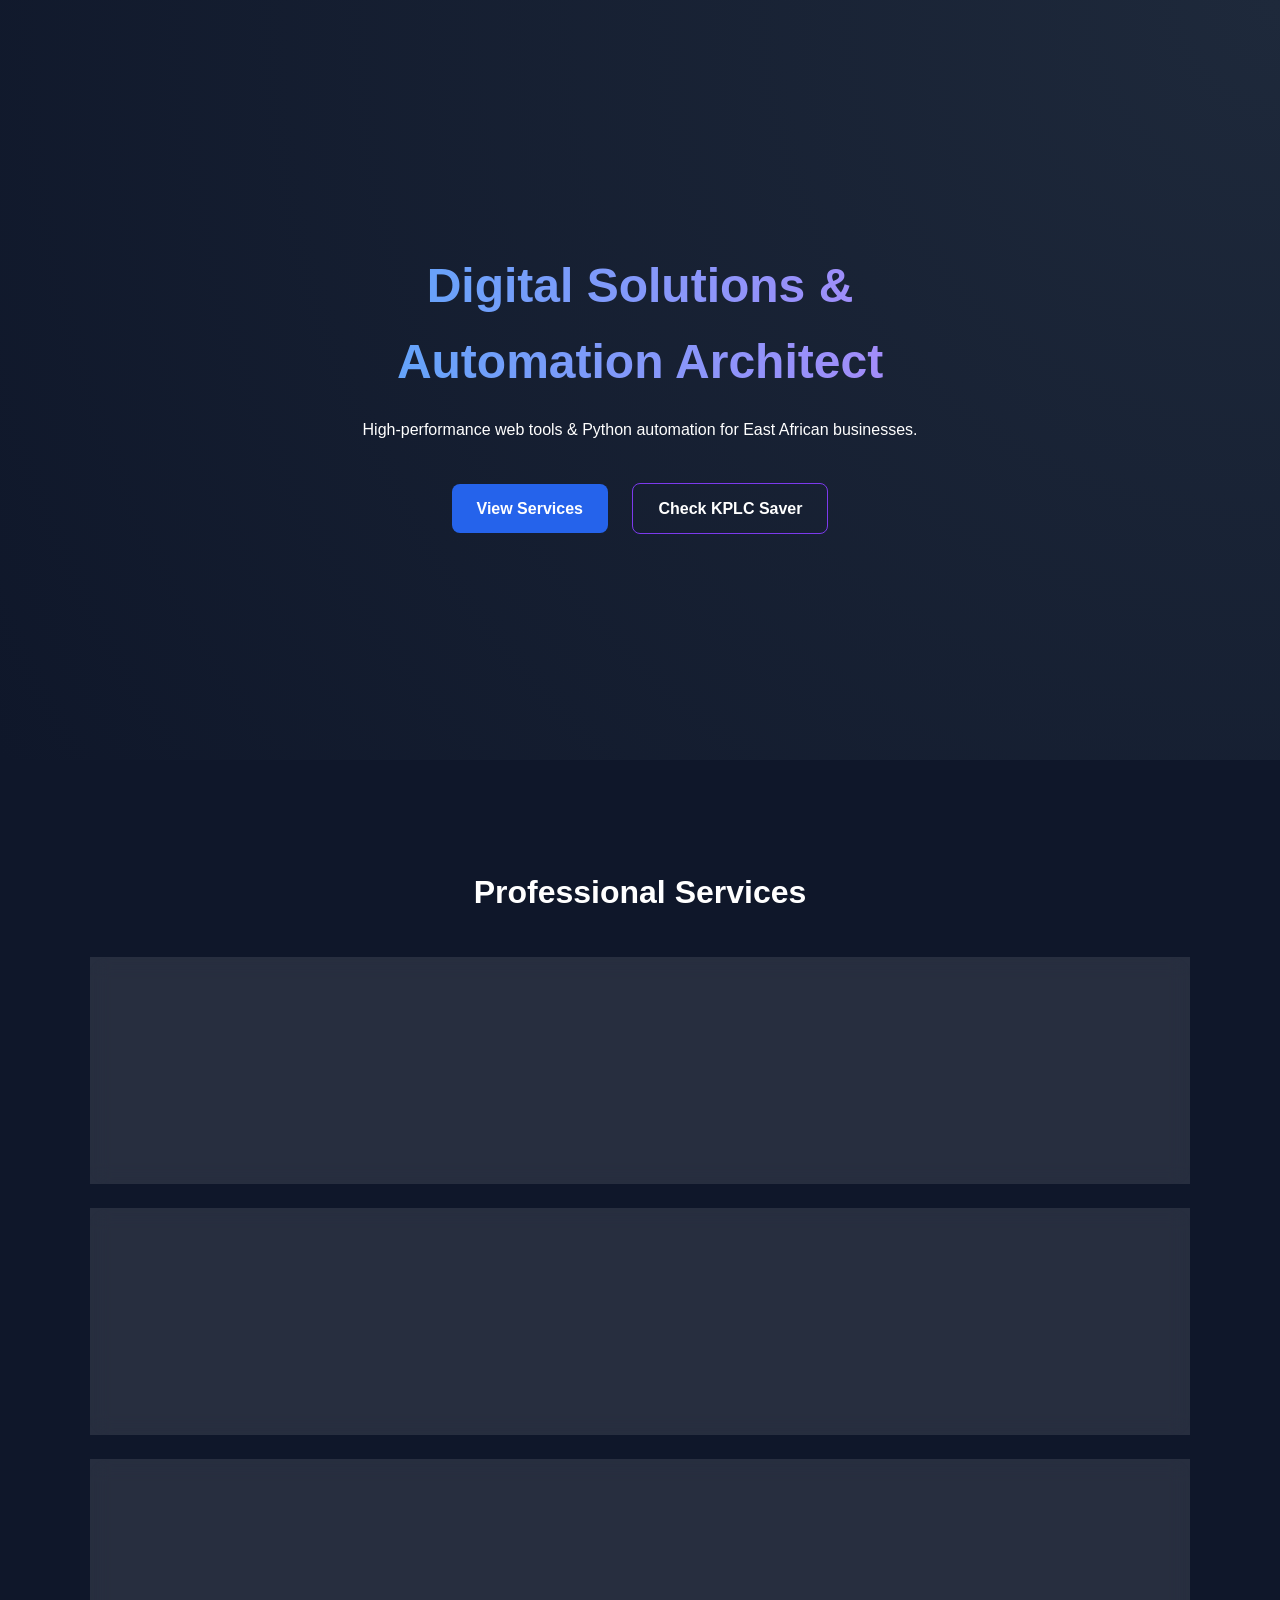
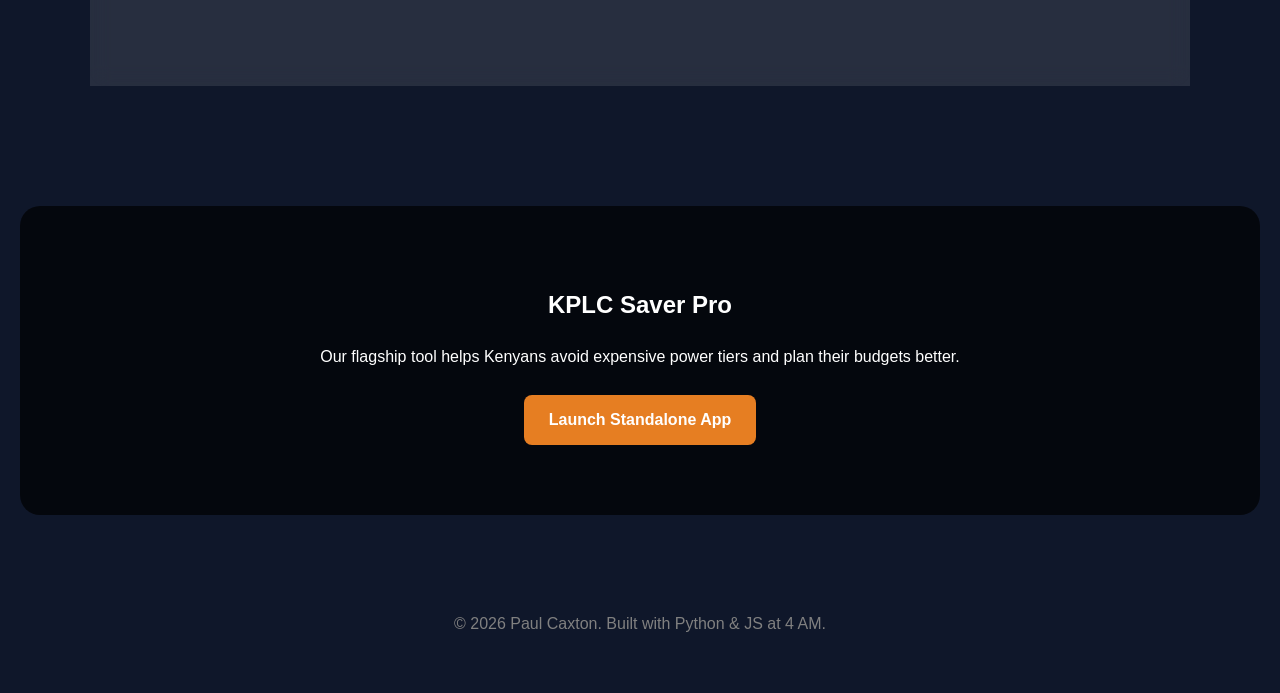
==== index.html @ 4783a879 "Agency Launch" ====
<!DOCTYPE html>
<html lang="en">
<head>
    <meta charset="UTF-8">
    <meta name="viewport" content="width=device-width, initial-scale=1.0">
    <title>Paul Caxton | Digital Solutions & Automation</title>
    <link rel="stylesheet" href="https://cdnjs.cloudflare.com/ajax/libs/font-awesome/6.0.0/css/all.min.css">
    <style>
        :root {
            --primary: #2563eb;
            --secondary: #7c3aed;
            --glass: rgba(255, 255, 255, 0.1);
            --text: #ffffff;
            --bg: #0f172a;
        }

        body {
            font-family: 'Inter', sans-serif;
            background-color: var(--bg);
            color: var(--text);
            margin: 0;
            line-height: 1.6;
        }

        /* Hero Section with Gradient */
        header.hero {
            height: 80vh;
            display: flex;
            align-items: center;
            justify-content: center;
            text-align: center;
            background: radial-gradient(circle at top right, #1e293b, #0f172a);
            padding: 20px;
        }

        .hero-content h1 {
            font-size: 3rem;
            margin-bottom: 10px;
            background: linear-gradient(to right, #60a5fa, #a78bfa);
            -webkit-background-clip: text;
            -webkit-text-fill-color: transparent;
        }

        .cta-buttons {
            margin-top: 30px;
        }

        .btn-primary, .btn-secondary {
            padding: 12px 25px;
            text-decoration: none;
            border-radius: 8px;
            font-weight: bold;
            margin: 10px;
            display: inline-block;
        }

        .btn-primary { background: var(--primary); color: white; }
        .btn-secondary { border: 1px solid var(--secondary); color: white; }

        /* Services Grid - Glassmorphism */
        .services-section { padding: 80px 20px; max-width: 1100px; margin: auto; }
        .section-title { text-align: center; font-size: 2rem; margin-bottom: 40px; }

        .services-grid {
            display: grid;
            grid-template-columns: repeat(auto-fit, min-minmax(300px, 1fr));
            gap: 25px;
        }

        .service-card {
            background: var(--glass);
            backdrop-filter: blur(10px);
            -webkit-backdrop-filter: blur(10px);
            border: 1px solid rgba(255, 255, 255, 0.1);
            padding: 30px;
            border-radius: 16px;
            transition: transform 0.3s ease;
        }

        .service-card:hover {
            transform: translateY(-10px);
            border: 1px solid var(--secondary);
        }

        .service-card i {
            font-size: 2.5rem;
            color: #60a5fa;
            margin-bottom: 15px;
        }

        /* KPLC Standalone Teaser */
        .featured-tool {
            background: linear-gradient(rgba(0,0,0,0.7), rgba(0,0,0,0.7)), url('https://images.unsplash.com/photo-1473341304170-971dccb5ac1e?auto=format&fit=crop&q=80&w=1000');
            background-size: cover;
            padding: 60px 20px;
            border-radius: 20px;
            text-align: center;
            margin: 40px 20px;
        }

        @media (max-width: 768px) {
            .hero-content h1 { font-size: 2rem; }
        }
    </style>
</head>
<body>

    <header class="hero">
        <div class="hero-content">
            <h1>Digital Solutions & <br>Automation Architect</h1>
            <p>High-performance web tools & Python automation for East African businesses.</p>
            <div class="cta-buttons">
                <a href="#services" class="btn-primary">View Services</a>
                <a href="#kplc" class="btn-secondary">Check KPLC Saver</a>
            </div>
        </div>
    </header>

    <section id="services" class="services-section">
        <h2 class="section-title">Professional Services</h2>
        <div class="services-grid">
            <div class="service-card">
                <i class="fas fa-robot"></i>
                <h3>WhatsApp Automation</h3>
                <p>Custom bots for order-taking, customer support, and auto-replies to scale your business operations in Nakuru and beyond.</p>
            </div>
            <div class="service-card">
                <i class="fas fa-calculator"></i>
                <h3>Financial Utility Tools</h3>
                <p>Custom-built calculators (KPLC, M-Pesa, Agribusiness ROI) designed to give users clarity on their spending.</p>
            </div>
            <div class="service-card">
                <i class="fas fa-code"></i>
                <h3>Python Scripting</h3>
                <p>Automating repetitive web tasks, data scraping, and local file management to save you hours of manual work.</p>
            </div>
        </div>
    </section>

    <section id="kplc" class="featured-tool">
        <h2>KPLC Saver Pro</h2>
        <p>Our flagship tool helps Kenyans avoid expensive power tiers and plan their budgets better.</p>
        <a href="kplc-saver/index.html" class="btn-primary" style="background: #e67e22;">Launch Standalone App</a>
    </section>

    <footer style="text-align: center; padding: 40px; color: gray;">
        <p>&copy; 2026 Paul Caxton. Built with Python & JS at 4 AM.</p>
    </footer>

</body>
</html>
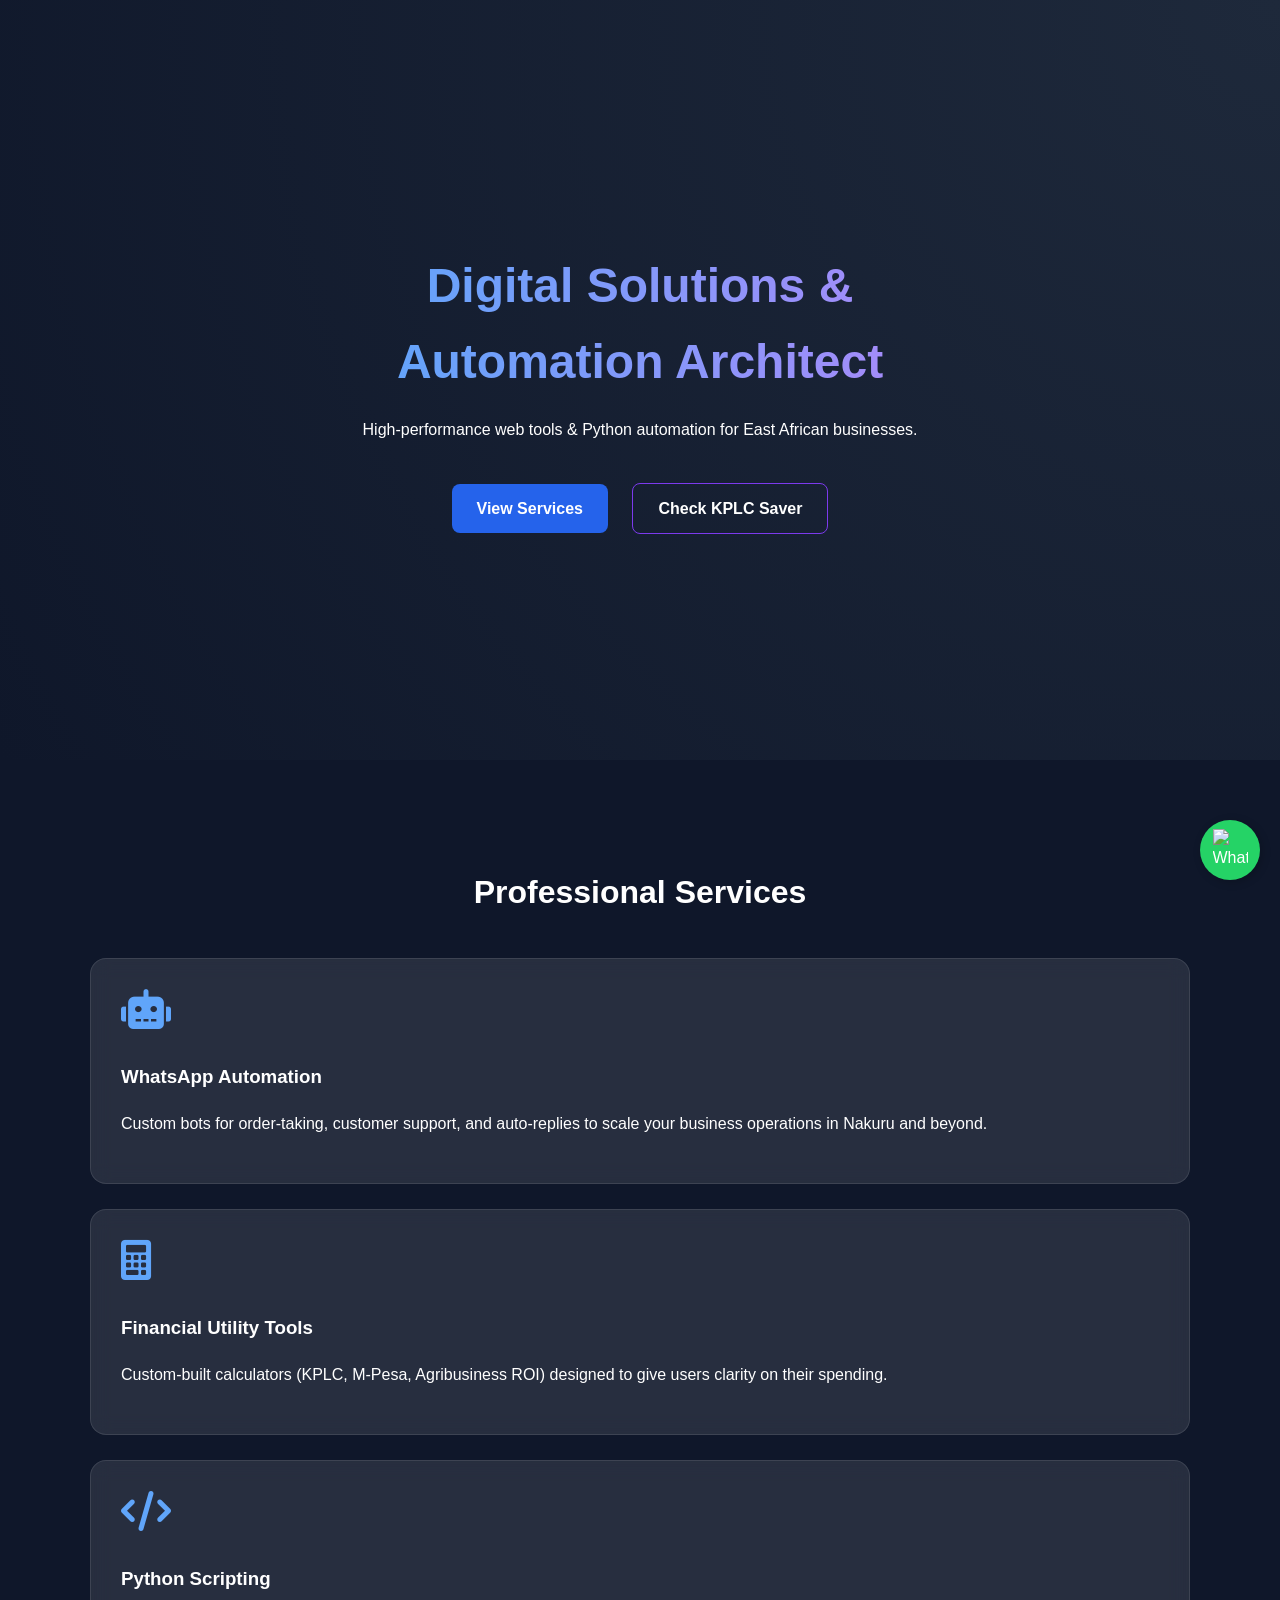
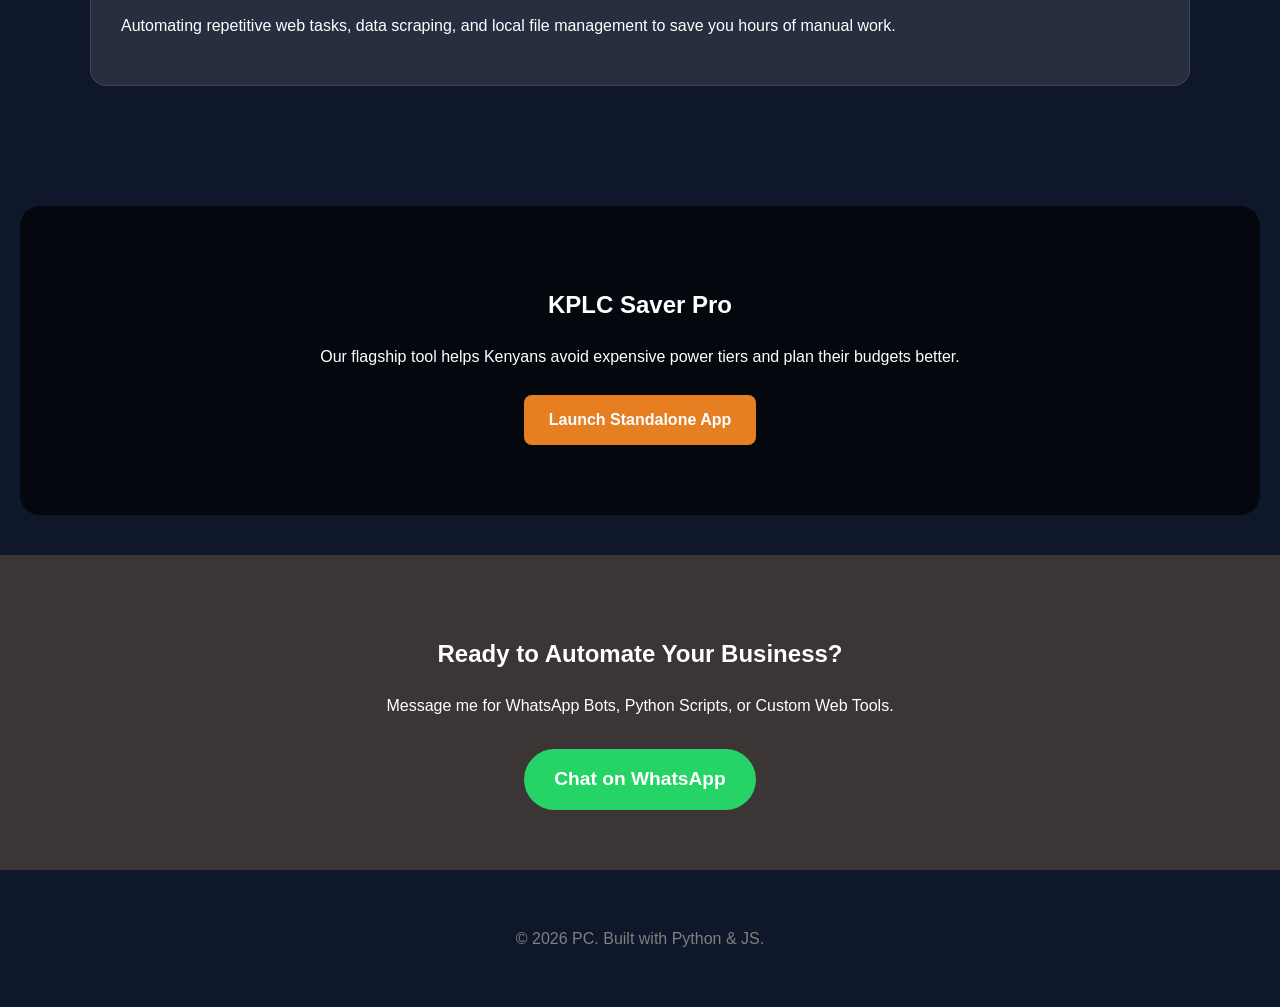
==== commit 6c4e6d60: "Fixed branch and added WhatsApp" ====
--- a/index.html
+++ b/index.html
@@ -143,9 +143,26 @@
         <a href="kplc-saver/index.html" class="btn-primary" style="background: #e67e22;">Launch Standalone App</a>
     </section>
 
+    <section id="contact" style="padding: 60px 20px; text-align: center; background: #3b3535;">
+    <h2>Ready to Automate Your Business?</h2>
+    <p>Message me for WhatsApp Bots, Python Scripts, or Custom Web Tools.</p>
+    
+    <div style="margin-top: 30px;">
+        <a href="https://wa.me/254XXXXXXXXX?text=Hello%20Paul,%20I%20saw%20your%20portfolio%20and%20want%20to%20hire%20you%20for%20a%20project." 
+           style="background: #25D366; color: white; padding: 15px 30px; border-radius: 50px; text-decoration: none; font-weight: bold; font-size: 1.2rem; display: inline-block;">
+           Chat on WhatsApp
+        </a>
+    </div>
+</section>
+
+<a href="https://wa.me/254XXXXXXXXX" 
+   style="position: fixed; bottom: 20px; right: 20px; background: #25D366; color: white; width: 60px; height: 60px; border-radius: 50%; display: flex; align-items: center; justify-content: center; text-decoration: none; box-shadow: 2px 2px 10px rgba(0,0,0,0.2); z-index: 1000;"
+   target="_blank">
+   <img src="https://upload.wikimedia.org/wikipedia/commons/6/6b/WhatsApp.svg" alt="WhatsApp" style="width: 35px;">
+</a>
     <footer style="text-align: center; padding: 40px; color: gray;">
-        <p>&copy; 2026 Paul Caxton. Built with Python & JS at 4 AM.</p>
+        <p>&copy; 2026 PC. Built with Python & JS.</p>
     </footer>
-
+ 
 </body>
 </html>
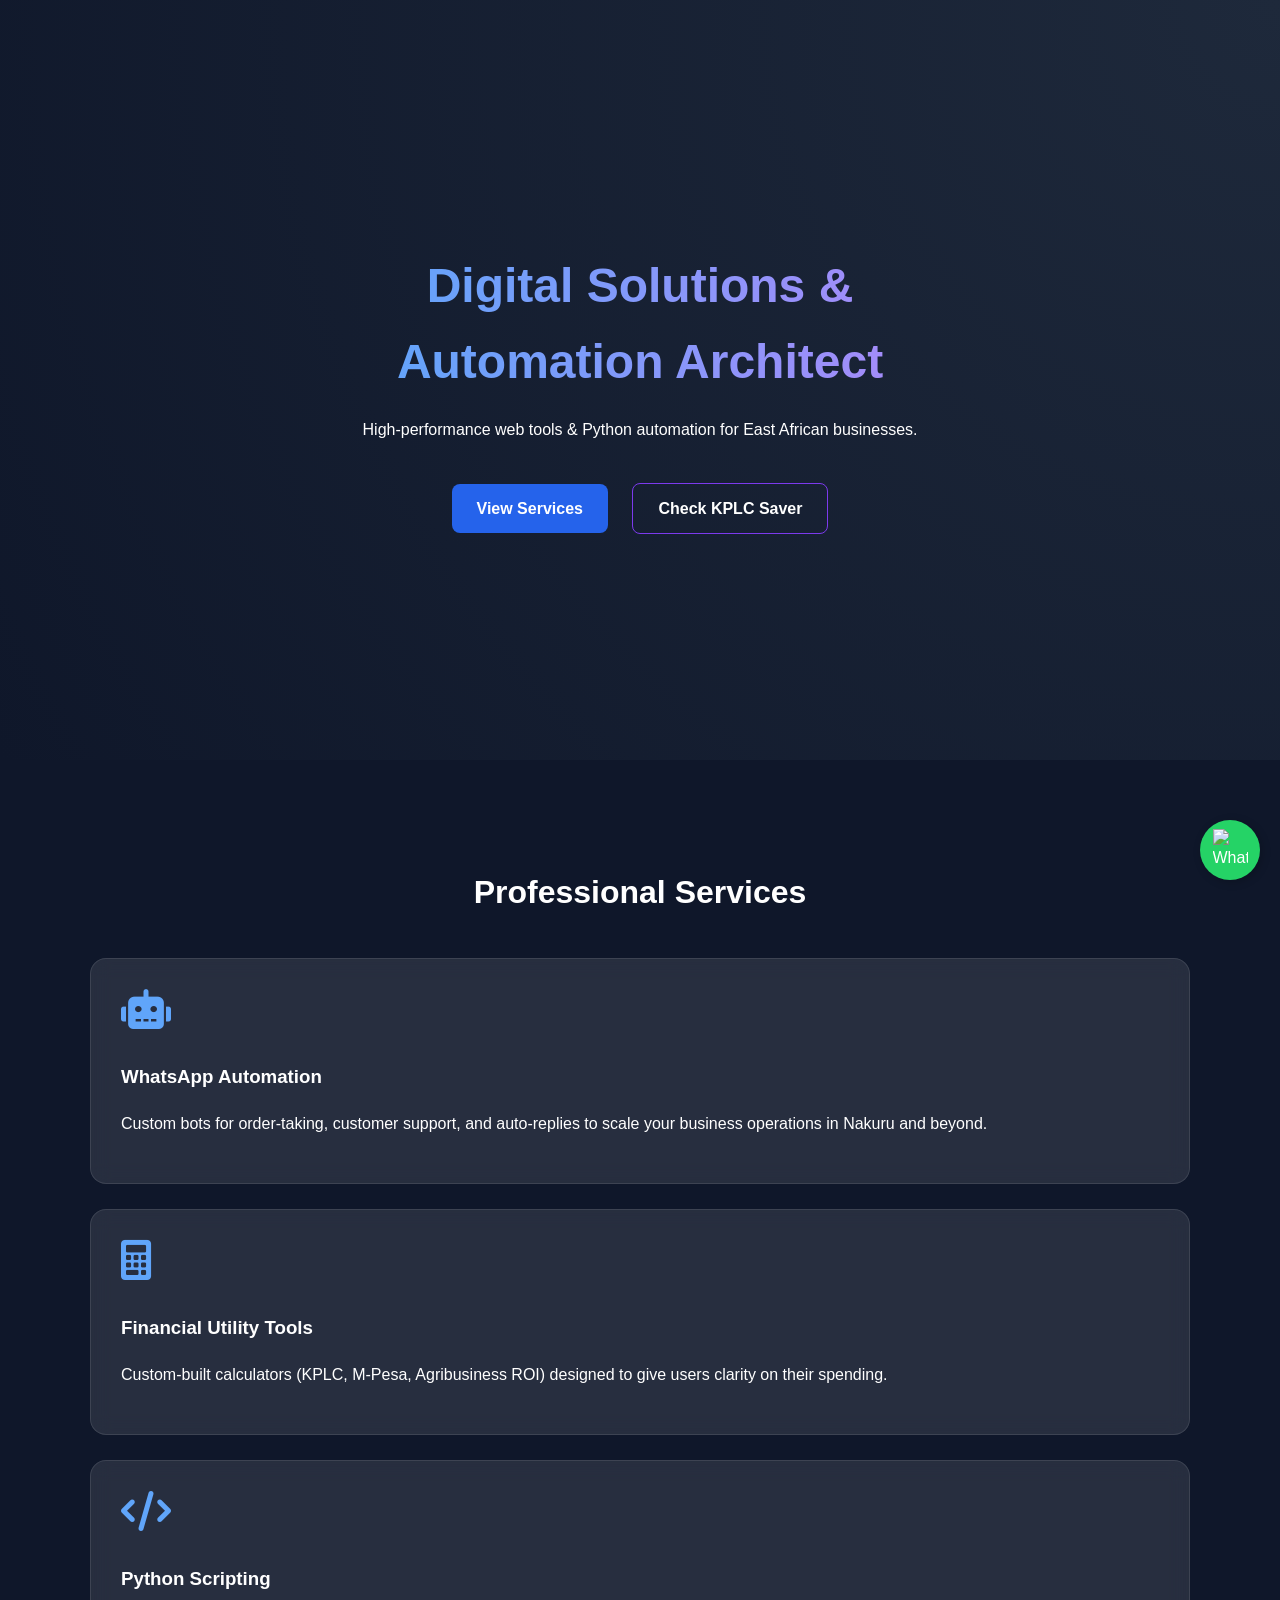
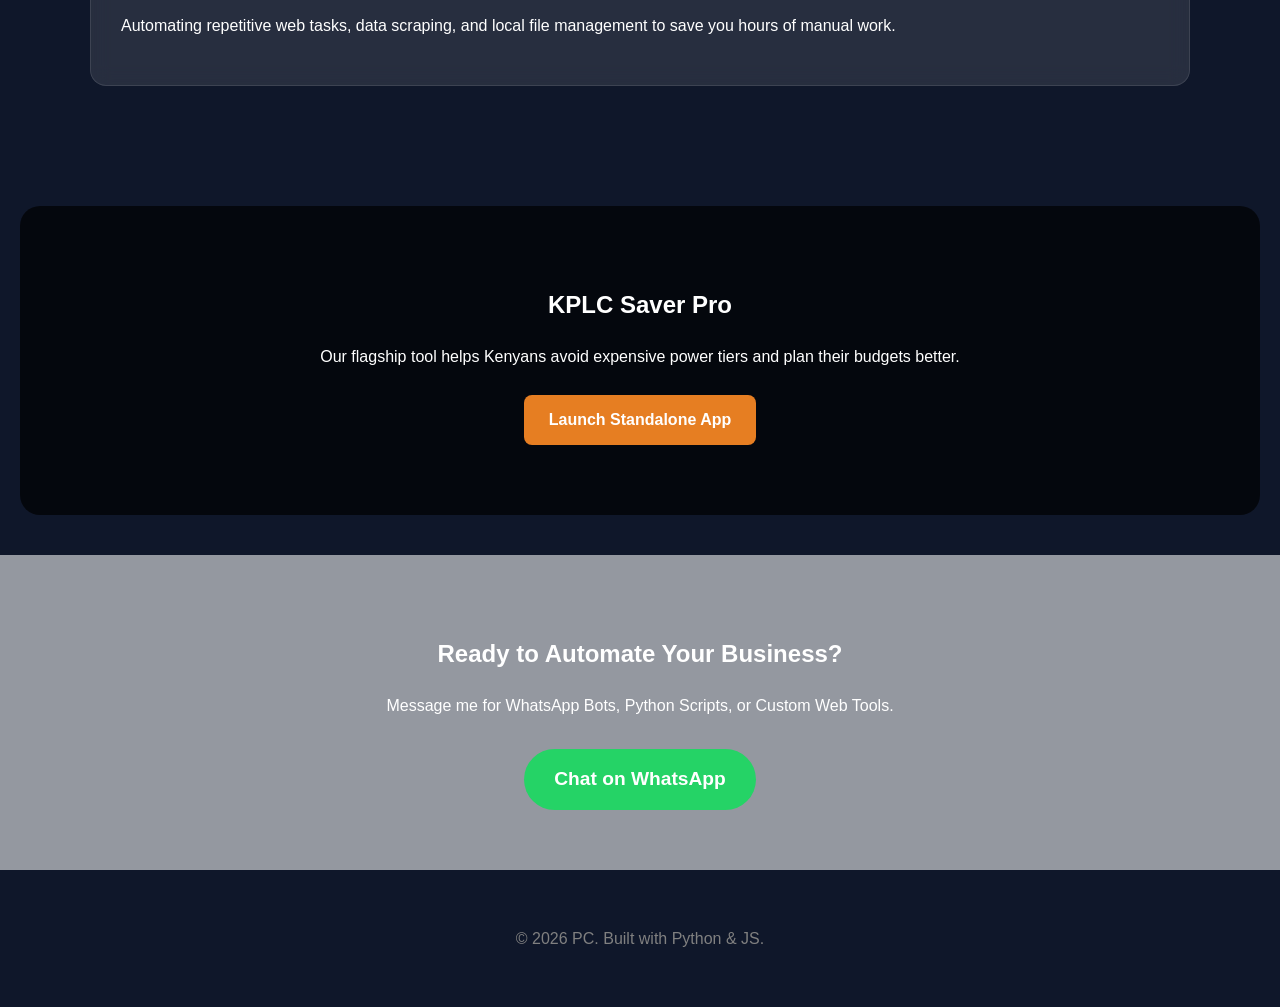
==== commit 47cd09cf: "fixing typi in whatsapp number and fixing branch" ====
--- a/index.html
+++ b/index.html
@@ -143,19 +143,19 @@
         <a href="kplc-saver/index.html" class="btn-primary" style="background: #e67e22;">Launch Standalone App</a>
     </section>
 
-    <section id="contact" style="padding: 60px 20px; text-align: center; background: #3b3535;">
+    <section id="contact" style="padding: 60px 20px; text-align: center; background: #f4f4f494;">
     <h2>Ready to Automate Your Business?</h2>
     <p>Message me for WhatsApp Bots, Python Scripts, or Custom Web Tools.</p>
     
     <div style="margin-top: 30px;">
-        <a href="https://wa.me/254XXXXXXXXX?text=Hello%20Paul,%20I%20saw%20your%20portfolio%20and%20want%20to%20hire%20you%20for%20a%20project." 
+        <a href="https://wa.me/25473105667?text=Hello%20Paul,%20I%20saw%20your%20portfolio%20and%20want%20to%20hire%20you%20for%20a%20project." 
            style="background: #25D366; color: white; padding: 15px 30px; border-radius: 50px; text-decoration: none; font-weight: bold; font-size: 1.2rem; display: inline-block;">
            Chat on WhatsApp
         </a>
     </div>
 </section>
 
-<a href="https://wa.me/254XXXXXXXXX" 
+<a href="https://wa.me/254731056675" 
    style="position: fixed; bottom: 20px; right: 20px; background: #25D366; color: white; width: 60px; height: 60px; border-radius: 50%; display: flex; align-items: center; justify-content: center; text-decoration: none; box-shadow: 2px 2px 10px rgba(0,0,0,0.2); z-index: 1000;"
    target="_blank">
    <img src="https://upload.wikimedia.org/wikipedia/commons/6/6b/WhatsApp.svg" alt="WhatsApp" style="width: 35px;">
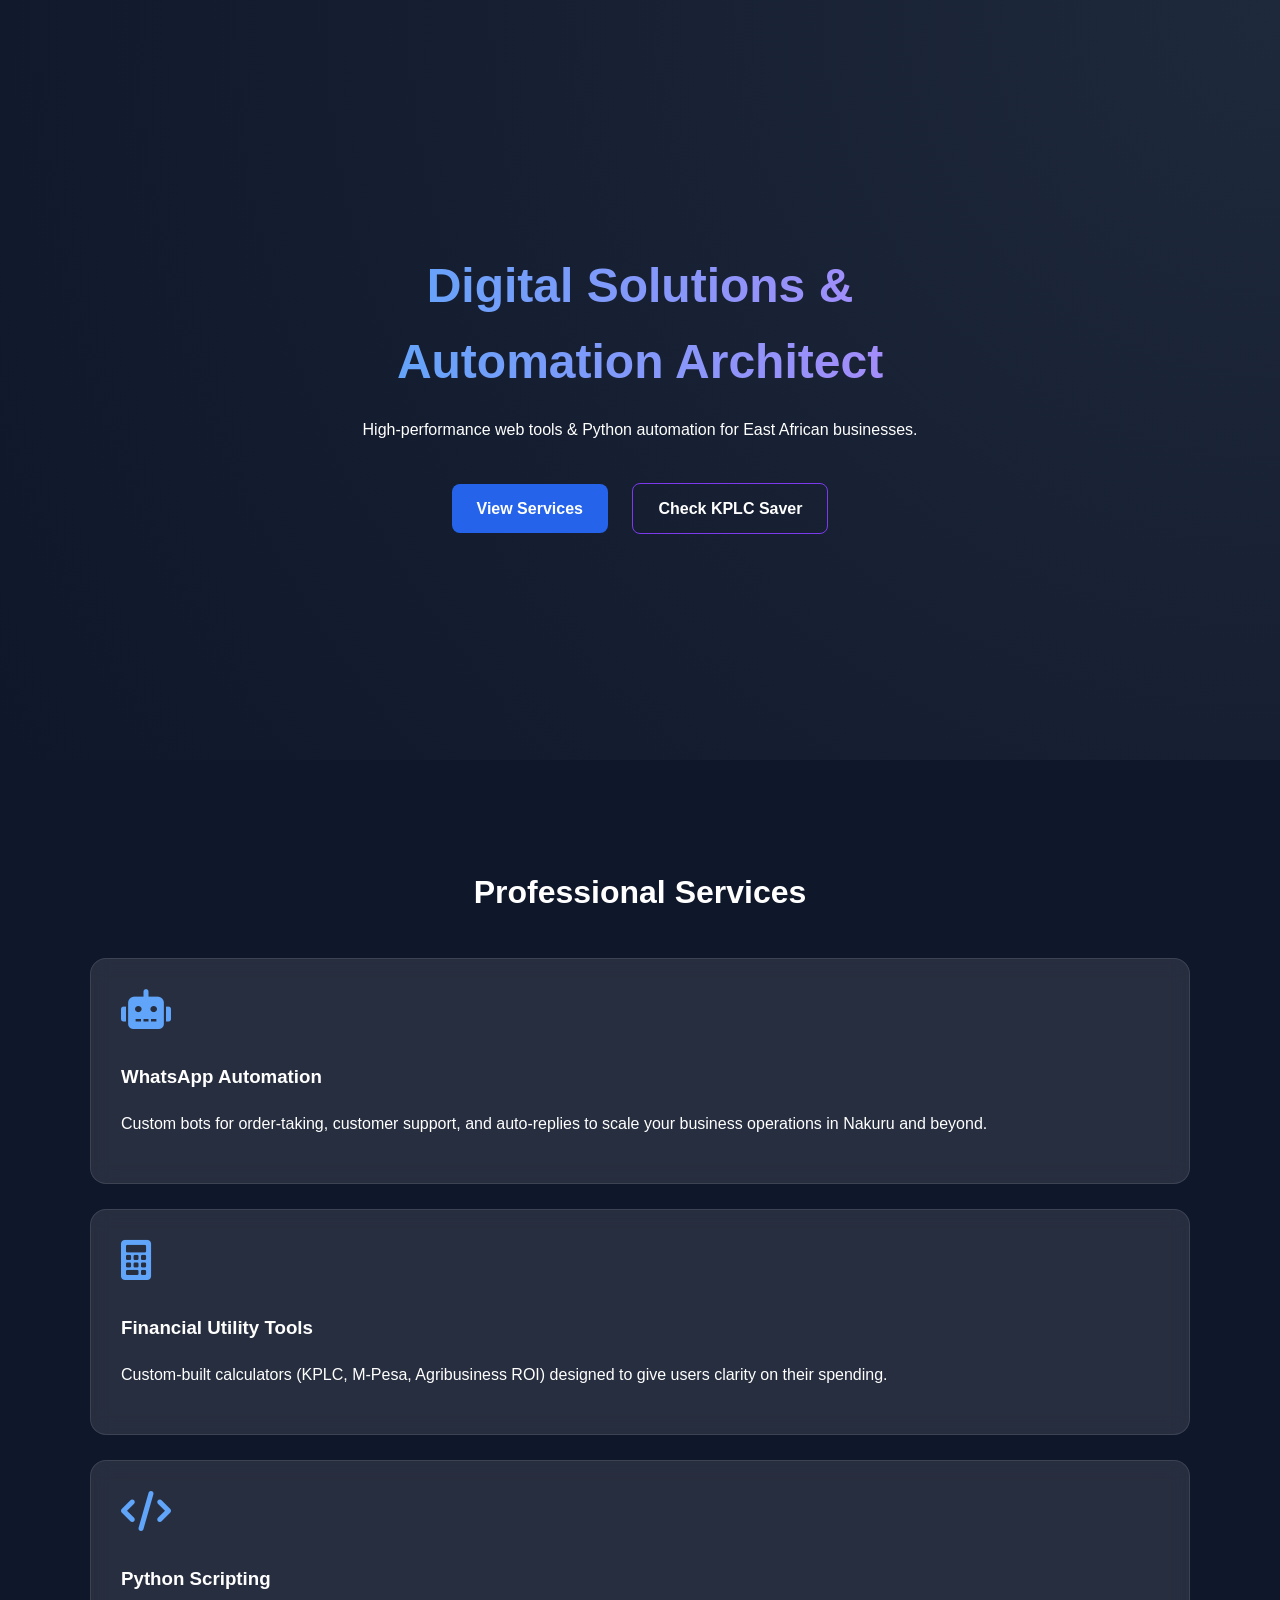
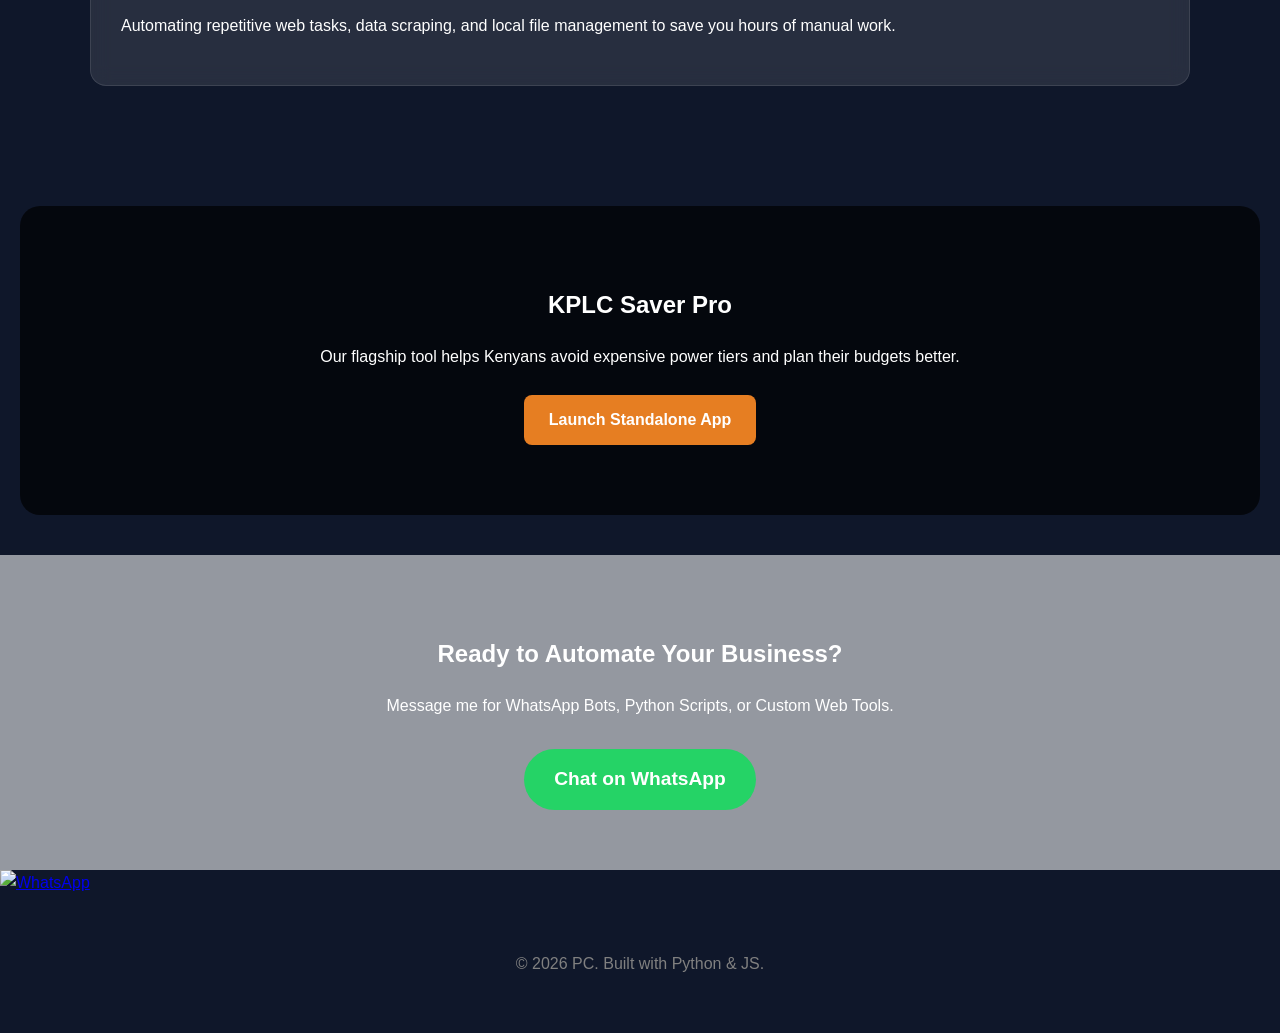
==== commit 1258281f: "Fixed WhatsApp button link" ====
--- a/index.html
+++ b/index.html
@@ -148,14 +148,13 @@
     <p>Message me for WhatsApp Bots, Python Scripts, or Custom Web Tools.</p>
     
     <div style="margin-top: 30px;">
-        <a href="https://wa.me/25473105667?text=Hello%20Paul,%20I%20saw%20your%20portfolio%20and%20want%20to%20hire%20you%20for%20a%20project." 
+        <a href="https://wa.me/254731056675?text=Hello%20Paul,%20I%20saw%20your%20portfolio%20and%20want%20to%20hire%20you%20for%20a%20project." 
            style="background: #25D366; color: white; padding: 15px 30px; border-radius: 50px; text-decoration: none; font-weight: bold; font-size: 1.2rem; display: inline-block;">
            Chat on WhatsApp
         </a>
     </div>
 </section>
-
-<a href="https://wa.me/254731056675" 
+<a href="https://wa.me/254731056675?
    style="position: fixed; bottom: 20px; right: 20px; background: #25D366; color: white; width: 60px; height: 60px; border-radius: 50%; display: flex; align-items: center; justify-content: center; text-decoration: none; box-shadow: 2px 2px 10px rgba(0,0,0,0.2); z-index: 1000;"
    target="_blank">
    <img src="https://upload.wikimedia.org/wikipedia/commons/6/6b/WhatsApp.svg" alt="WhatsApp" style="width: 35px;">
